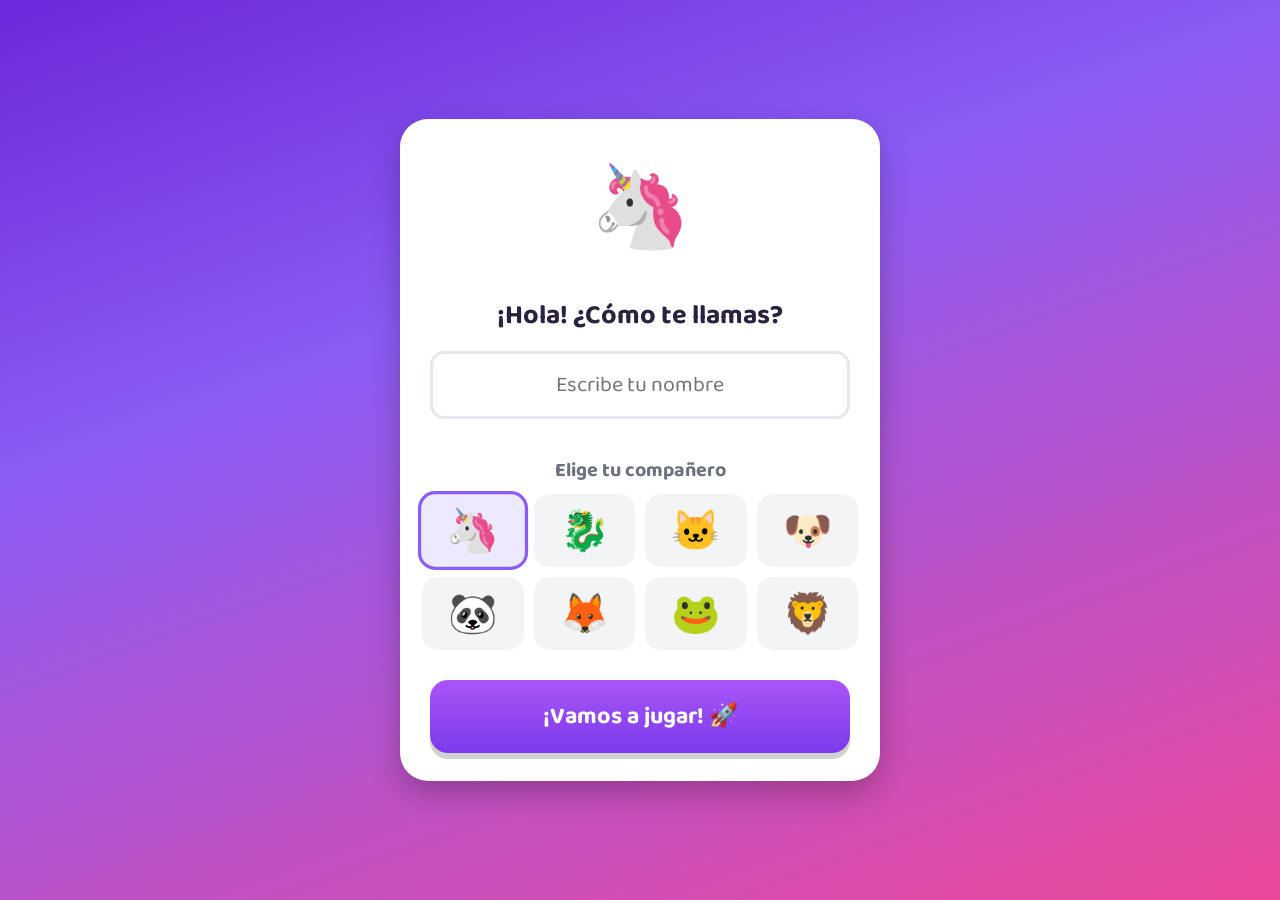
==== math-app/index.html @ de03919d "Add Matemágicas: math learning app for kids Self-contained static web app (no build step, no backend" ====
<!DOCTYPE html>
<html lang="es">
<head>
<meta charset="UTF-8">
<meta name="viewport" content="width=device-width, initial-scale=1.0, maximum-scale=1, user-scalable=no">
<title>Matemágicas 🦄 — Aprende jugando</title>
<link rel="icon" href="data:image/svg+xml,<svg xmlns=%22http://www.w3.org/2000/svg%22 viewBox=%220 0 100 100%22><text y=%22.9em%22 font-size=%2290%22>🦄</text></svg>">
<link rel="stylesheet" href="css/style.css">
</head>
<body>

<canvas id="confetti-canvas"></canvas>

<!-- ONBOARDING -->
<div id="screen-onboarding" class="screen hidden">
  <div class="card onboarding-card">
    <div class="mascot-big" id="onb-mascot">🦄</div>
    <h1>¡Hola! ¿Cómo te llamas?</h1>
    <input id="onb-name" class="text-input" type="text" maxlength="16" placeholder="Escribe tu nombre">
    <h2>Elige tu compañero</h2>
    <div class="avatar-grid" id="onb-avatars">
      <button class="avatar-choice" data-avatar="🦄">🦄</button>
      <button class="avatar-choice" data-avatar="🐉">🐉</button>
      <button class="avatar-choice" data-avatar="🐱">🐱</button>
      <button class="avatar-choice" data-avatar="🐶">🐶</button>
      <button class="avatar-choice" data-avatar="🐼">🐼</button>
      <button class="avatar-choice" data-avatar="🦊">🦊</button>
      <button class="avatar-choice" data-avatar="🐸">🐸</button>
      <button class="avatar-choice" data-avatar="🦁">🦁</button>
    </div>
    <button class="btn btn-primary btn-big" id="onb-start">¡Vamos a jugar! 🚀</button>
  </div>
</div>

<!-- HOME -->
<div id="screen-home" class="screen hidden">
  <header class="topbar">
    <div class="player-badge">
      <span id="home-avatar" class="avatar-emoji">🦄</span>
      <span id="home-name" class="player-name">Amigo/a</span>
    </div>
    <div class="stars-badge">⭐ <span id="home-stars">0</span></div>
    <button class="icon-btn" id="btn-parent" title="Zona de familia">⚙️</button>
  </header>

  <main class="home-main">
    <h1 class="app-title">Matemágicas <span class="wiggle">✨</span></h1>
    <p class="mascot-say" id="home-message">¡Elige un juego para empezar la aventura!</p>

    <div class="mode-grid">
      <button class="mode-tile mode-sumas" data-mode="sumas">
        <span class="mode-emoji">➕</span>
        <span class="mode-name">Sumas</span>
        <span class="mode-stars" id="stars-sumas"></span>
      </button>
      <button class="mode-tile mode-restas" data-mode="restas">
        <span class="mode-emoji">➖</span>
        <span class="mode-name">Restas</span>
        <span class="mode-stars" id="stars-restas"></span>
      </button>
      <button class="mode-tile mode-multiplicacion" data-mode="multiplicacion">
        <span class="mode-emoji">✖️</span>
        <span class="mode-name">Multiplicar</span>
        <span class="mode-stars" id="stars-multiplicacion"></span>
      </button>
      <button class="mode-tile mode-comparar" data-mode="comparar">
        <span class="mode-emoji">⚖️</span>
        <span class="mode-name">Comparar</span>
        <span class="mode-stars" id="stars-comparar"></span>
      </button>
      <button class="mode-tile mode-conteo" data-mode="conteo">
        <span class="mode-emoji">🔢</span>
        <span class="mode-name">Contar</span>
        <span class="mode-stars" id="stars-conteo"></span>
      </button>
      <button class="mode-tile mode-formas" data-mode="formas">
        <span class="mode-emoji">🔺</span>
        <span class="mode-name">Formas</span>
        <span class="mode-stars" id="stars-formas"></span>
      </button>
    </div>

    <div class="badges-row" id="badges-row"></div>
  </main>
</div>

<!-- DIFFICULTY SELECT -->
<div id="screen-difficulty" class="screen hidden">
  <div class="card difficulty-card">
    <button class="btn-back" id="diff-back">← Volver</button>
    <h1 id="diff-title">Elige tu nivel</h1>
    <div class="difficulty-list">
      <button class="btn btn-diff" data-diff="facil">
        <span class="diff-emoji">🌱</span> Fácil
      </button>
      <button class="btn btn-diff" data-diff="medio">
        <span class="diff-emoji">🌟</span> Medio
      </button>
      <button class="btn btn-diff" data-diff="dificil">
        <span class="diff-emoji">🔥</span> Difícil
      </button>
    </div>
  </div>
</div>

<!-- GAME -->
<div id="screen-game" class="screen hidden">
  <header class="game-topbar">
    <button class="icon-btn" id="btn-quit">✕</button>
    <div class="progress-bar-wrap">
      <div class="progress-bar" id="game-progress"></div>
    </div>
    <div class="streak-badge">🔥 <span id="game-streak">0</span></div>
  </header>

  <main class="game-main">
    <div class="visual-area" id="game-visual"></div>
    <h2 class="question-text" id="game-question"></h2>
    <div class="choices-grid" id="game-choices"></div>
    <div class="feedback-msg" id="game-feedback"></div>
  </main>
</div>

<!-- RESULTS -->
<div id="screen-results" class="screen hidden">
  <div class="card results-card">
    <div class="mascot-big" id="res-mascot">🦄</div>
    <h1 id="res-title">¡Muy bien!</h1>
    <p id="res-score" class="res-score">8 / 10</p>
    <div class="stars-earned" id="res-stars">⭐⭐⭐</div>
    <p class="res-message" id="res-message"></p>
    <div id="res-badge" class="badge-popup hidden"></div>
    <div class="results-actions">
      <button class="btn btn-primary btn-big" id="res-again">Jugar otra vez</button>
      <button class="btn btn-secondary btn-big" id="res-home">Volver al mapa</button>
    </div>
  </div>
</div>

<!-- PARENT ZONE -->
<div id="screen-parent-gate" class="screen hidden">
  <div class="card">
    <button class="btn-back" id="gate-back">← Volver</button>
    <h1>Zona de familia</h1>
    <p>Para continuar, resuelve esta operación:</p>
    <p class="gate-question" id="gate-question"></p>
    <input id="gate-input" class="text-input" type="tel" inputmode="numeric" placeholder="Respuesta">
    <button class="btn btn-primary btn-big" id="gate-submit">Entrar</button>
    <p class="gate-error hidden" id="gate-error">Respuesta incorrecta, inténtalo de nuevo.</p>
  </div>
</div>

<div id="screen-parent" class="screen hidden">
  <div class="card parent-card">
    <button class="btn-back" id="parent-back">← Volver</button>
    <h1>Progreso de <span id="parent-name">tu hijo/a</span></h1>
    <div class="parent-stats" id="parent-stats"></div>
    <div class="parent-controls">
      <label class="switch-row">
        <span>🔊 Sonido</span>
        <input type="checkbox" id="parent-sound-toggle">
      </label>
      <button class="btn btn-danger" id="parent-reset">Borrar progreso</button>
    </div>
  </div>
</div>

<script src="js/sound.js"></script>
<script src="js/confetti.js"></script>
<script src="js/questions.js"></script>
<script src="js/app.js"></script>
</body>
</html>
---- math-app/css/style.css ----
@import url('https://fonts.googleapis.com/css2?family=Baloo+2:wght@500;700;800&display=swap');

:root {
  --purple: #8b5cf6;
  --pink: #ec4899;
  --orange: #f97316;
  --blue: #3b82f6;
  --green: #22c55e;
  --yellow: #eab308;
  --red: #ef4444;
  --teal: #14b8a6;
  --bg-dark: #2b2140;
  --card-bg: #ffffff;
  --text-dark: #2b2140;
  font-size: 18px;
}

* { box-sizing: border-box; }

html, body {
  margin: 0;
  padding: 0;
  height: 100%;
  overflow-x: hidden;
}

body {
  font-family: 'Baloo 2', 'Comic Sans MS', 'Trebuchet MS', sans-serif;
  background: linear-gradient(160deg, #6d28d9 0%, #8b5cf6 35%, #ec4899 100%);
  min-height: 100vh;
  color: var(--text-dark);
  -webkit-tap-highlight-color: transparent;
  user-select: none;
}

#confetti-canvas {
  position: fixed;
  inset: 0;
  pointer-events: none;
  z-index: 999;
}

.screen {
  min-height: 100vh;
  display: flex;
  flex-direction: column;
  align-items: center;
  padding: 16px;
  animation: fadeIn .35s ease;
}

.hidden { display: none !important; }

@keyframes fadeIn {
  from { opacity: 0; transform: translateY(8px); }
  to { opacity: 1; transform: translateY(0); }
}

/* ---------- Buttons ---------- */
.btn {
  font-family: inherit;
  font-weight: 700;
  font-size: 1.1rem;
  border: none;
  border-radius: 18px;
  padding: 16px 24px;
  cursor: pointer;
  box-shadow: 0 6px 0 rgba(0,0,0,.18);
  transition: transform .08s ease, box-shadow .08s ease;
  color: white;
}
.btn:active {
  transform: translateY(4px);
  box-shadow: 0 2px 0 rgba(0,0,0,.18);
}
.btn-primary { background: linear-gradient(180deg, #a855f7, #7c3aed); }
.btn-secondary { background: linear-gradient(180deg, #64748b, #475569); }
.btn-danger { background: linear-gradient(180deg, #f87171, #dc2626); }
.btn-big { width: 100%; max-width: 420px; font-size: 1.3rem; padding: 18px; margin-top: 10px; }

.btn-back {
  align-self: flex-start;
  background: none;
  border: none;
  color: var(--purple);
  font-weight: 700;
  font-size: 1.05rem;
  cursor: pointer;
  margin-bottom: 8px;
}

.icon-btn {
  background: rgba(255,255,255,.25);
  border: none;
  border-radius: 50%;
  width: 46px;
  height: 46px;
  font-size: 1.4rem;
  cursor: pointer;
  color: white;
  display: flex;
  align-items: center;
  justify-content: center;
}

/* ---------- Card ---------- */
.card {
  background: var(--card-bg);
  border-radius: 28px;
  padding: 28px 22px;
  max-width: 480px;
  width: 100%;
  margin: auto;
  text-align: center;
  box-shadow: 0 12px 30px rgba(0,0,0,.25);
}

.text-input {
  font-family: inherit;
  font-size: 1.2rem;
  padding: 14px 16px;
  border-radius: 14px;
  border: 3px solid #e5e7eb;
  width: 100%;
  max-width: 420px;
  margin: 10px 0 18px;
  text-align: center;
}
.text-input:focus { outline: none; border-color: var(--purple); }

/* ---------- Onboarding ---------- */
.onboarding-card h1 { margin-bottom: 4px; font-size: 1.5rem; }
.onboarding-card h2 { font-size: 1.1rem; margin: 18px 0 8px; color: #6b7280; }
.mascot-big { font-size: 4.5rem; margin-bottom: 6px; animation: bounce 1.6s infinite ease-in-out; }

@keyframes bounce {
  0%, 100% { transform: translateY(0); }
  50% { transform: translateY(-10px); }
}

.avatar-grid {
  display: grid;
  grid-template-columns: repeat(4, 1fr);
  gap: 10px;
  margin-bottom: 20px;
}
.avatar-choice {
  font-size: 2.2rem;
  background: #f3f4f6;
  border: 3px solid transparent;
  border-radius: 16px;
  padding: 10px 0;
  cursor: pointer;
}
.avatar-choice.selected {
  border-color: var(--purple);
  background: #ede9fe;
  transform: scale(1.08);
}

/* ---------- Topbar / Home ---------- */
.topbar {
  width: 100%;
  max-width: 560px;
  display: flex;
  align-items: center;
  justify-content: space-between;
  gap: 8px;
  padding: 6px 4px;
}
.player-badge, .stars-badge {
  background: rgba(255,255,255,.25);
  border-radius: 20px;
  padding: 8px 14px;
  color: white;
  font-weight: 700;
  display: flex;
  align-items: center;
  gap: 6px;
}
.avatar-emoji { font-size: 1.4rem; }

.home-main {
  width: 100%;
  max-width: 560px;
  text-align: center;
  margin-top: 10px;
}
.app-title {
  color: white;
  font-size: 2.3rem;
  text-shadow: 0 3px 0 rgba(0,0,0,.2);
  margin-bottom: 4px;
}
.wiggle { display: inline-block; animation: wiggle 2s infinite; }
@keyframes wiggle {
  0%, 100% { transform: rotate(0deg); }
  25% { transform: rotate(-12deg); }
  75% { transform: rotate(12deg); }
}
.mascot-say {
  color: white;
  font-size: 1.15rem;
  font-weight: 700;
  margin-bottom: 20px;
  opacity: .95;
}

.mode-grid {
  display: grid;
  grid-template-columns: repeat(2, 1fr);
  gap: 14px;
  margin-bottom: 20px;
}
.mode-tile {
  border: none;
  border-radius: 22px;
  padding: 22px 8px 14px;
  cursor: pointer;
  display: flex;
  flex-direction: column;
  align-items: center;
  gap: 6px;
  color: white;
  font-weight: 700;
  font-size: 1.1rem;
  box-shadow: 0 8px 0 rgba(0,0,0,.15);
  transition: transform .08s;
}
.mode-tile:active { transform: translateY(4px); box-shadow: 0 4px 0 rgba(0,0,0,.15); }
.mode-emoji { font-size: 2.6rem; }
.mode-stars { font-size: .95rem; min-height: 1.1em; letter-spacing: 1px; }

.mode-sumas { background: linear-gradient(160deg, #fb923c, #f97316); }
.mode-restas { background: linear-gradient(160deg, #60a5fa, #2563eb); }
.mode-multiplicacion { background: linear-gradient(160deg, #c084fc, #9333ea); }
.mode-comparar { background: linear-gradient(160deg, #4ade80, #16a34a); }
.mode-conteo { background: linear-gradient(160deg, #f472b6, #db2777); }
.mode-formas { background: linear-gradient(160deg, #2dd4bf, #0d9488); }

.badges-row {
  display: flex;
  gap: 10px;
  justify-content: center;
  flex-wrap: wrap;
  min-height: 40px;
}
.badge-chip {
  background: rgba(255,255,255,.9);
  border-radius: 14px;
  padding: 6px 10px;
  font-size: 1.4rem;
}

/* ---------- Difficulty ---------- */
.difficulty-card h1 { margin: 6px 0 20px; font-size: 1.4rem; }
.difficulty-list { display: flex; flex-direction: column; gap: 14px; }
.btn-diff {
  background: linear-gradient(180deg, #a78bfa, #7c3aed);
  font-size: 1.3rem;
  display: flex;
  align-items: center;
  justify-content: center;
  gap: 10px;
}
.diff-emoji { font-size: 1.5rem; }
.btn-diff.locked { opacity: .5; cursor: not-allowed; }
.btn-diff:disabled { opacity: .5; cursor: not-allowed; }

/* ---------- Game ---------- */
.game-topbar {
  width: 100%;
  max-width: 560px;
  display: flex;
  align-items: center;
  gap: 12px;
}
.progress-bar-wrap {
  flex: 1;
  background: rgba(255,255,255,.3);
  border-radius: 20px;
  height: 18px;
  overflow: hidden;
}
.progress-bar {
  height: 100%;
  width: 0%;
  background: linear-gradient(90deg, #fde047, #facc15);
  border-radius: 20px;
  transition: width .3s ease;
}
.streak-badge {
  background: rgba(255,255,255,.25);
  border-radius: 20px;
  padding: 8px 12px;
  color: white;
  font-weight: 700;
}

.game-main {
  width: 100%;
  max-width: 560px;
  background: var(--card-bg);
  border-radius: 28px;
  margin-top: 16px;
  padding: 26px 20px;
  text-align: center;
  box-shadow: 0 12px 30px rgba(0,0,0,.25);
  min-height: 60vh;
  display: flex;
  flex-direction: column;
  align-items: center;
  justify-content: center;
}

.visual-area {
  font-size: 1.8rem;
  line-height: 1.5;
  margin-bottom: 6px;
  min-height: 2.4em;
  max-width: 420px;
}
.visual-groups { letter-spacing: 2px; }
.op-sep { font-size: 1rem; color: #9ca3af; margin: 0 4px; vertical-align: middle; }
.count-grid { font-size: 1.6rem; line-height: 1.7; }

.question-text {
  font-size: 2.2rem;
  margin: 10px 0 22px;
  color: var(--text-dark);
  font-weight: 800;
}

.choices-grid {
  display: grid;
  grid-template-columns: repeat(2, 1fr);
  gap: 14px;
  width: 100%;
}
.choice-btn {
  font-family: inherit;
  font-size: 1.6rem;
  font-weight: 800;
  padding: 20px 10px;
  border: none;
  border-radius: 18px;
  background: #f3f4f6;
  color: var(--text-dark);
  cursor: pointer;
  box-shadow: 0 6px 0 #d1d5db;
  transition: transform .08s, box-shadow .08s;
}
.choice-btn:active { transform: translateY(3px); box-shadow: 0 3px 0 #d1d5db; }
.choice-btn.correct {
  background: #bbf7d0;
  box-shadow: 0 6px 0 #22c55e;
  animation: pop .3s ease;
}
.choice-btn.wrong {
  background: #fecaca;
  box-shadow: 0 6px 0 #ef4444;
  animation: shake .35s ease;
}
.choice-btn.disabled { pointer-events: none; opacity: .6; }

@keyframes pop {
  0% { transform: scale(1); }
  50% { transform: scale(1.12); }
  100% { transform: scale(1); }
}
@keyframes shake {
  0%, 100% { transform: translateX(0); }
  25% { transform: translateX(-8px); }
  75% { transform: translateX(8px); }
}

.feedback-msg {
  margin-top: 16px;
  font-size: 1.2rem;
  font-weight: 700;
  min-height: 1.6em;
}

/* ---------- Results ---------- */
.results-card h1 { font-size: 1.8rem; margin: 4px 0; }
.res-score { font-size: 1.6rem; font-weight: 800; color: var(--purple); margin: 4px 0; }
.stars-earned { font-size: 2.4rem; margin: 8px 0; letter-spacing: 6px; }
.res-message { font-size: 1.1rem; color: #4b5563; margin-bottom: 6px; }
.badge-popup {
  background: #fef9c3;
  border-radius: 16px;
  padding: 12px;
  margin: 10px 0;
  font-weight: 700;
}
.results-actions { display: flex; flex-direction: column; align-items: center; margin-top: 10px; }

/* ---------- Parent ---------- */
.gate-question { font-size: 2rem; font-weight: 800; color: var(--purple); margin: 10px 0; }
.gate-error { color: var(--red); font-weight: 700; }
.parent-card { max-width: 560px; text-align: left; }
.parent-card h1 { text-align: center; font-size: 1.4rem; }
.parent-stats { display: flex; flex-direction: column; gap: 10px; margin: 16px 0; }
.stat-row {
  display: flex;
  justify-content: space-between;
  align-items: center;
  background: #f9fafb;
  border-radius: 14px;
  padding: 10px 14px;
}
.stat-row strong { color: var(--purple); }
.parent-controls { display: flex; flex-direction: column; gap: 14px; align-items: center; margin-top: 10px; }
.switch-row {
  display: flex;
  align-items: center;
  justify-content: space-between;
  width: 100%;
  font-weight: 700;
}
.switch-row input { width: 22px; height: 22px; }

@media (min-width: 640px) {
  .mode-grid { grid-template-columns: repeat(3, 1fr); }
}
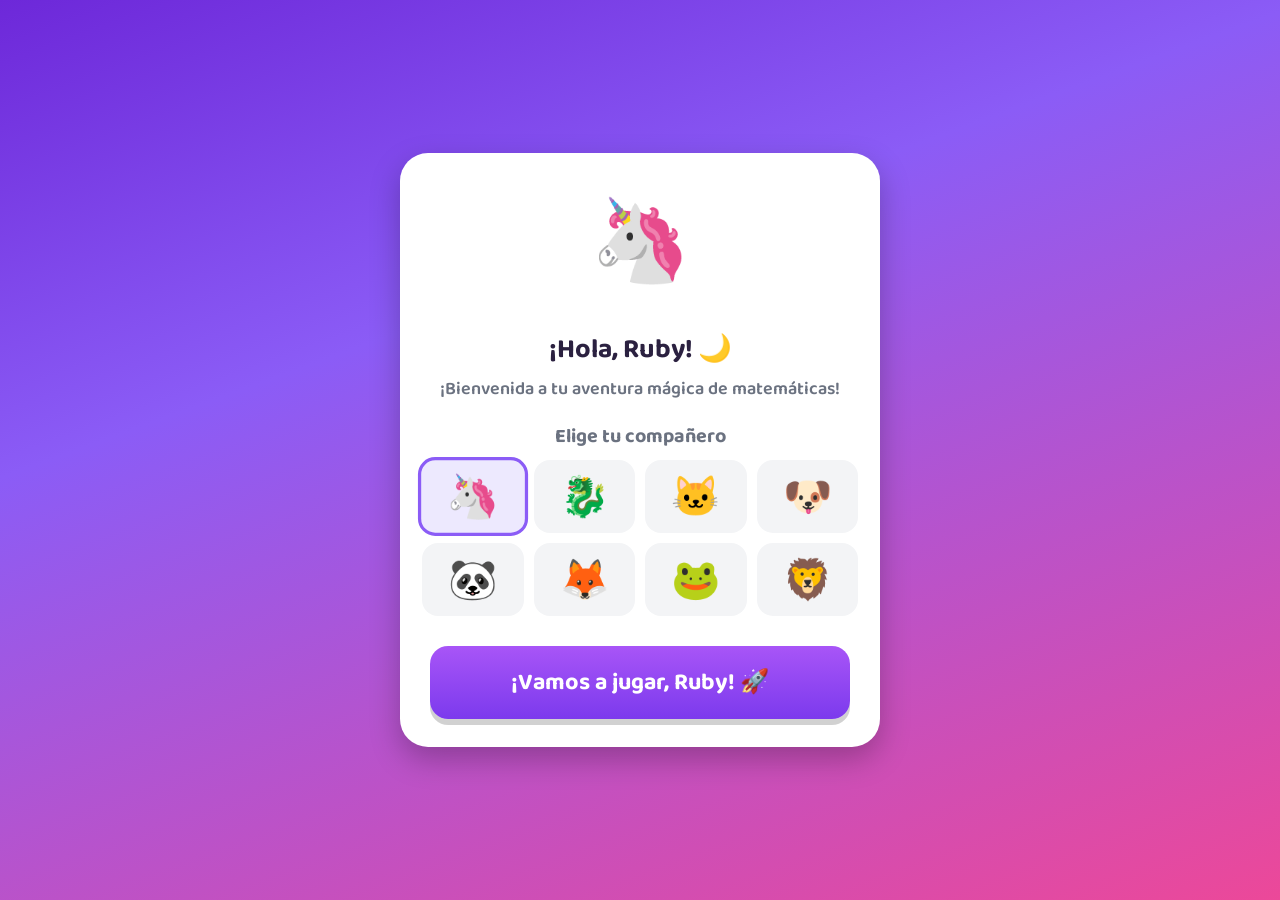
==== commit 809bf041: "Rebrand app to Ruby Moon Maths and personalize with her name Renamed the app throughout (title, home" ====
--- a/math-app/index.html
+++ b/math-app/index.html
@@ -3,8 +3,8 @@
 <head>
 <meta charset="UTF-8">
 <meta name="viewport" content="width=device-width, initial-scale=1.0, maximum-scale=1, user-scalable=no">
-<title>Matemágicas 🦄 — Aprende jugando</title>
-<link rel="icon" href="data:image/svg+xml,<svg xmlns=%22http://www.w3.org/2000/svg%22 viewBox=%220 0 100 100%22><text y=%22.9em%22 font-size=%2290%22>🦄</text></svg>">
+<title>Ruby Moon Maths 🌙 — Aprende jugando</title>
+<link rel="icon" href="data:image/svg+xml,<svg xmlns=%22http://www.w3.org/2000/svg%22 viewBox=%220 0 100 100%22><text y=%22.9em%22 font-size=%2290%22>🌙</text></svg>">
 <link rel="stylesheet" href="css/style.css">
 </head>
 <body>
@@ -14,9 +14,9 @@
 <!-- ONBOARDING -->
 <div id="screen-onboarding" class="screen hidden">
   <div class="card onboarding-card">
-    <div class="mascot-big" id="onb-mascot">🦄</div>
-    <h1>¡Hola! ¿Cómo te llamas?</h1>
-    <input id="onb-name" class="text-input" type="text" maxlength="16" placeholder="Escribe tu nombre">
+    <div class="mascot-big" id="onb-mascot">🌙</div>
+    <h1>¡Hola, Ruby! 🌙</h1>
+    <p class="onb-sub">¡Bienvenida a tu aventura mágica de matemáticas!</p>
     <h2>Elige tu compañero</h2>
     <div class="avatar-grid" id="onb-avatars">
       <button class="avatar-choice" data-avatar="🦄">🦄</button>
@@ -28,7 +28,7 @@
       <button class="avatar-choice" data-avatar="🐸">🐸</button>
       <button class="avatar-choice" data-avatar="🦁">🦁</button>
     </div>
-    <button class="btn btn-primary btn-big" id="onb-start">¡Vamos a jugar! 🚀</button>
+    <button class="btn btn-primary btn-big" id="onb-start">¡Vamos a jugar, Ruby! 🚀</button>
   </div>
 </div>
 
@@ -36,15 +36,15 @@
 <div id="screen-home" class="screen hidden">
   <header class="topbar">
     <div class="player-badge">
-      <span id="home-avatar" class="avatar-emoji">🦄</span>
-      <span id="home-name" class="player-name">Amigo/a</span>
+      <span id="home-avatar" class="avatar-emoji">🌙</span>
+      <span id="home-name" class="player-name">Ruby</span>
     </div>
     <div class="stars-badge">⭐ <span id="home-stars">0</span></div>
     <button class="icon-btn" id="btn-parent" title="Zona de familia">⚙️</button>
   </header>
 
   <main class="home-main">
-    <h1 class="app-title">Matemágicas <span class="wiggle">✨</span></h1>
+    <h1 class="app-title">Ruby Moon Maths <span class="wiggle">🌙</span></h1>
     <p class="mascot-say" id="home-message">¡Elige un juego para empezar la aventura!</p>
 
     <div class="mode-grid">
@@ -153,7 +153,7 @@
 <div id="screen-parent" class="screen hidden">
   <div class="card parent-card">
     <button class="btn-back" id="parent-back">← Volver</button>
-    <h1>Progreso de <span id="parent-name">tu hijo/a</span></h1>
+    <h1>Progreso de <span id="parent-name">Ruby</span></h1>
     <div class="parent-stats" id="parent-stats"></div>
     <div class="parent-controls">
       <label class="switch-row">
--- a/math-app/css/style.css
+++ b/math-app/css/style.css
@@ -130,6 +130,7 @@
 
 /* ---------- Onboarding ---------- */
 .onboarding-card h1 { margin-bottom: 4px; font-size: 1.5rem; }
+.onb-sub { color: #6b7280; margin: 0 0 4px; font-weight: 600; }
 .onboarding-card h2 { font-size: 1.1rem; margin: 18px 0 8px; color: #6b7280; }
 .mascot-big { font-size: 4.5rem; margin-bottom: 6px; animation: bounce 1.6s infinite ease-in-out; }
 
